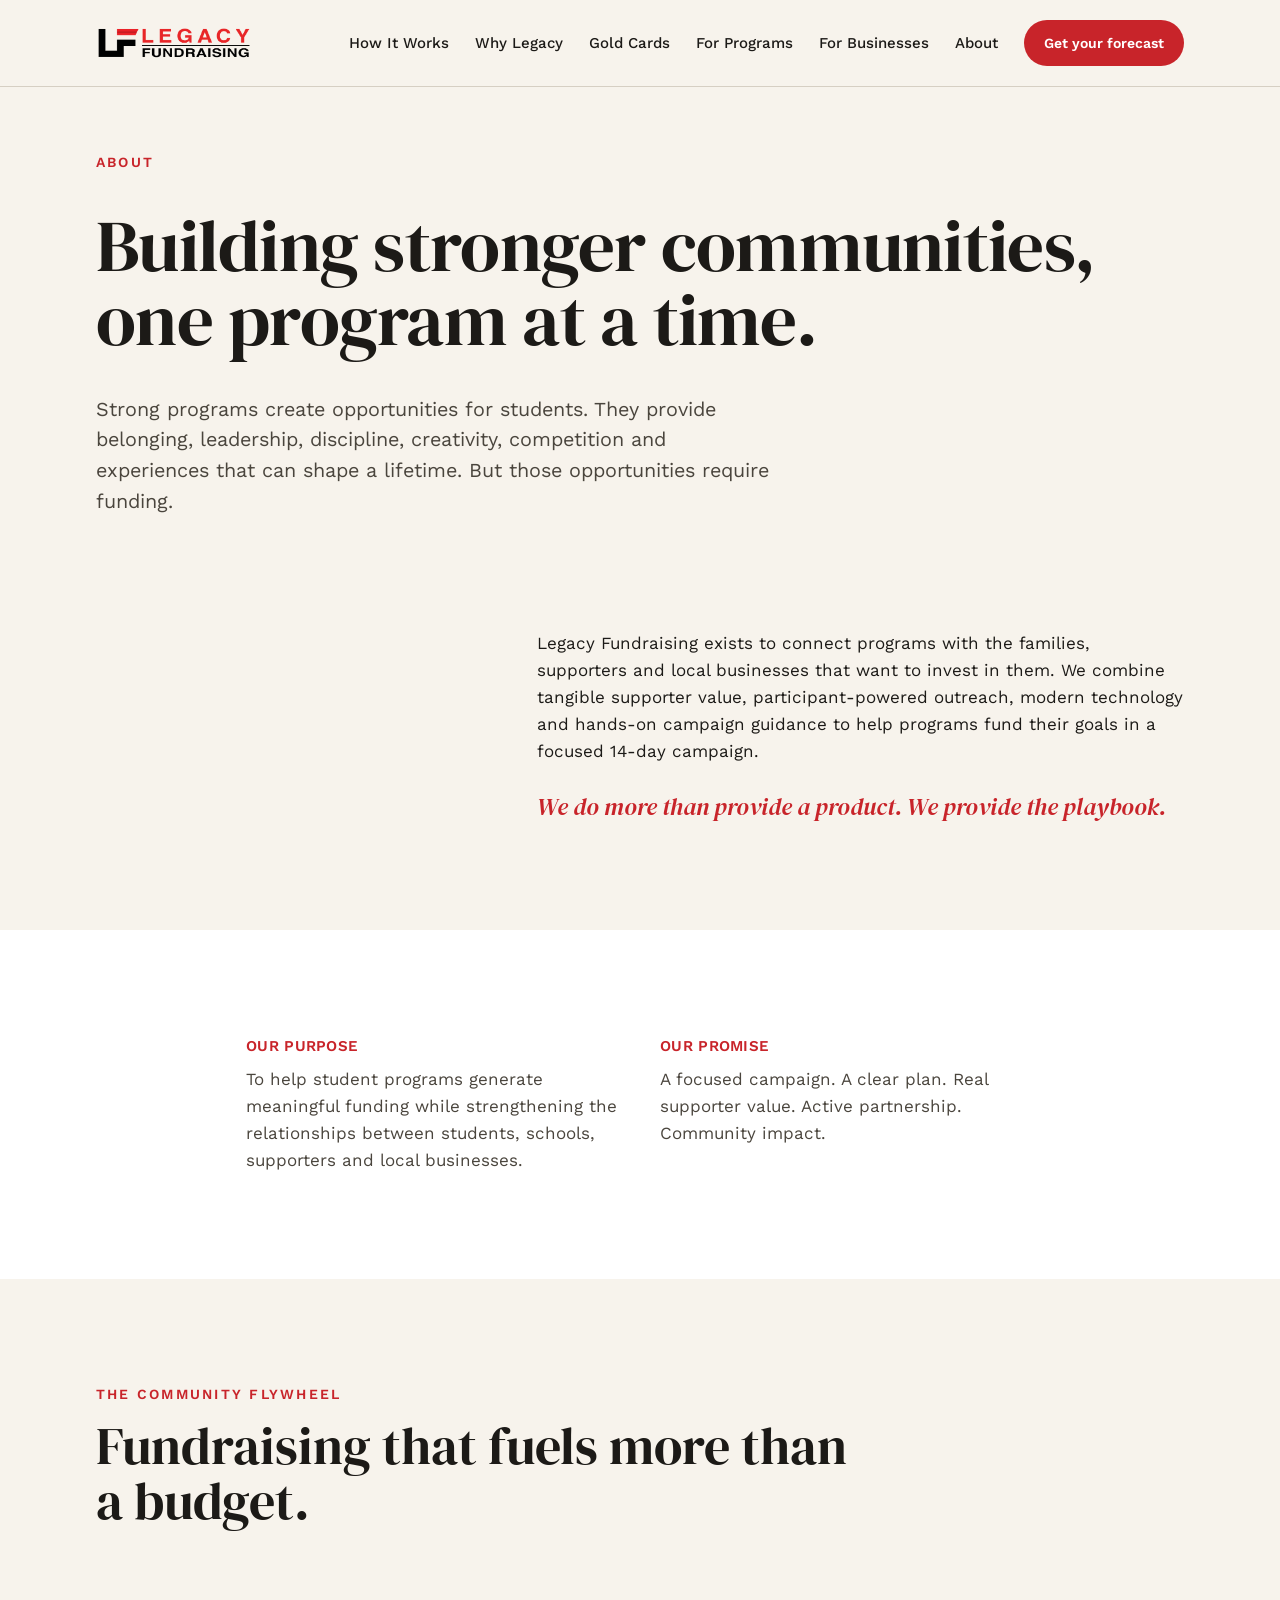
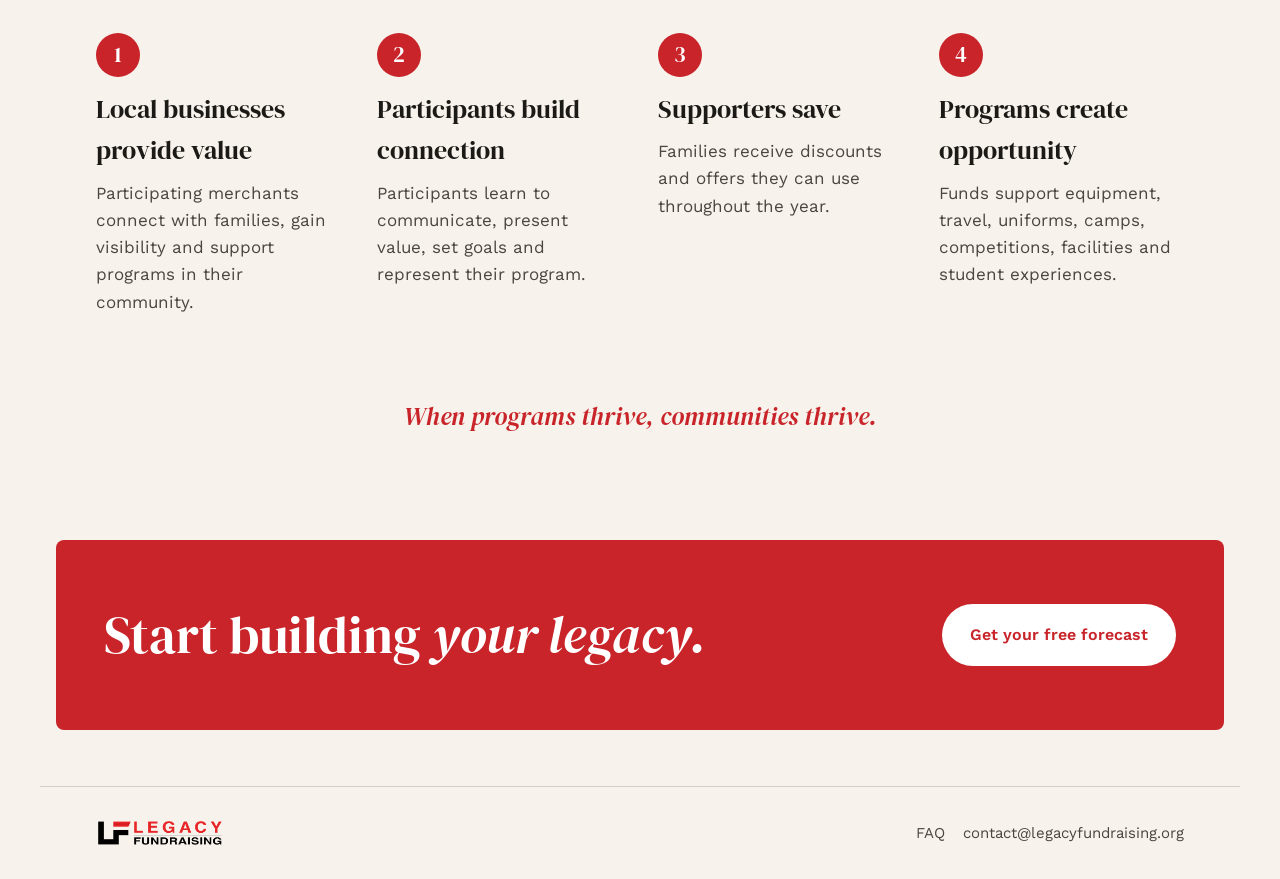
==== about.html @ 972faf8e "Initial commit: Legacy Fundraising marketing site Static HTML/CSS/JS site built from the content bri" ====
<!DOCTYPE html>
<html lang="en">
<head>
<meta charset="UTF-8">
<meta name="viewport" content="width=device-width, initial-scale=1.0">
<title>About | Legacy Fundraising</title>
<meta name="description" content="Legacy Fundraising exists to connect programs with the families, supporters and local businesses that want to invest in them.">
<meta property="og:title" content="About | Legacy Fundraising">
<meta property="og:description" content="Building stronger communities, one program at a time.">
<meta property="og:type" content="website">
<link rel="icon" href="assets/favicon.svg" type="image/svg+xml">
<link rel="stylesheet" href="css/styles.css">
</head>
<body>

<header class="site-header">
  <div class="header-inner">
    <a href="index.html" aria-label="Legacy Fundraising home">
      <img src="assets/logo-horizontal.png" alt="Legacy Fundraising" class="logo-img dark-logo">
      <img src="assets/logo-horizontal.png" alt="Legacy Fundraising" class="logo-img light-logo">
    </a>
    <div class="site-nav">
      <button class="nav-toggle" data-nav-toggle aria-expanded="false" aria-controls="nav-menu" aria-label="Toggle menu">
        <span></span><span></span><span></span>
      </button>
      <ul class="nav-menu" id="nav-menu" data-nav-menu>
        <li><a href="how-it-works.html">How It Works</a></li>
        <li><a href="why-legacy.html">Why Legacy</a></li>
        <li><a href="gold-cards.html">Gold Cards</a></li>
        <li><a href="for-programs.html">For Programs</a></li>
        <li><a href="for-businesses.html">For Businesses</a></li>
        <li><a href="about.html">About</a></li>
        <li><a href="forecast.html" class="btn btn--primary btn--sm">Get your forecast</a></li>
      </ul>
    </div>
  </div>
</header>

<section class="page-hero">
  <div class="container stack">
    <div class="eyebrow">About</div>
    <h1>Building stronger communities, one program at a time.</h1>
    <p class="lede">Strong programs create opportunities for students. They provide belonging, leadership, discipline, creativity, competition and experiences that can shape a lifetime. But those opportunities require funding.</p>
  </div>
</section>

<section class="section">
  <div class="container two-col">
    <div></div>
    <div class="stack" style="gap:22px;max-width:700px;">
      <p>Legacy Fundraising exists to connect programs with the families, supporters and local businesses that want to invest in them. We combine tangible supporter value, participant-powered outreach, modern technology and hands-on campaign guidance to help programs fund their goals in a focused 14-day campaign.</p>
      <p style="font-family:var(--font-serif);font-size:24px;font-style:italic;color:var(--red);">We do more than provide a product. We provide the playbook.</p>
    </div>
  </div>
</section>

<section class="section section--card" style="background:var(--card);">
  <div class="container feature-grid" style="max-width:900px;">
    <div class="feature">
      <div class="feature-title">Our purpose</div>
      <p class="feature-body">To help student programs generate meaningful funding while strengthening the relationships between students, schools, supporters and local businesses.</p>
    </div>
    <div class="feature">
      <div class="feature-title">Our promise</div>
      <p class="feature-body">A focused campaign. A clear plan. Real supporter value. Active partnership. Community impact.</p>
    </div>
  </div>
</section>

<section class="section">
  <div class="container stack" style="gap:56px;">
    <div class="section-head max">
      <div class="eyebrow">The community flywheel</div>
      <h2>Fundraising that fuels more than a budget.</h2>
    </div>
    <div class="flywheel-grid">
      <div>
        <div class="flywheel-num">1</div>
        <div class="flywheel-title">Local businesses provide value</div>
        <p class="flywheel-body">Participating merchants connect with families, gain visibility and support programs in their community.</p>
      </div>
      <div>
        <div class="flywheel-num">2</div>
        <div class="flywheel-title">Participants build connection</div>
        <p class="flywheel-body">Participants learn to communicate, present value, set goals and represent their program.</p>
      </div>
      <div>
        <div class="flywheel-num">3</div>
        <div class="flywheel-title">Supporters save</div>
        <p class="flywheel-body">Families receive discounts and offers they can use throughout the year.</p>
      </div>
      <div>
        <div class="flywheel-num">4</div>
        <div class="flywheel-title">Programs create opportunity</div>
        <p class="flywheel-body">Funds support equipment, travel, uniforms, camps, competitions, facilities and student experiences.</p>
      </div>
    </div>
    <div class="flywheel-close">When programs thrive, communities thrive.</div>
  </div>
</section>

<div class="cta-band">
  <h2>Start building <span class="italic">your legacy.</span></h2>
  <a href="forecast.html" class="btn btn--white">Get your free forecast</a>
</div>

<footer class="site-footer">
  <a href="index.html"><img src="assets/logo-horizontal.png" alt="Legacy Fundraising" style="height:28px;"></a>
  <div class="footer-links">
    <a href="faq.html">FAQ</a>
    <a href="mailto:contact@legacyfundraising.org">contact@legacyfundraising.org</a>
  </div>
</footer>

<script src="js/main.js"></script>
</body>
</html>
---- css/styles.css ----
/* ==========================================================================
   Legacy Fundraising — design tokens (from design handoff, "Hometown" 2a)
   ========================================================================== */

@import url('https://fonts.googleapis.com/css2?family=DM+Serif+Display:ital@0;1&family=Work+Sans:wght@400;500;600&display=swap');

:root{
  /* color */
  --paper:#F7F3EC;
  --card:#FFFFFF;
  --ink:#1C1A17;
  --muted:#4A453D;
  --hairline:#D6CFC3;
  --red:#C8242A;
  --red-dark:#A81E23;
  --gold:#CBAE6E; /* fallback for browsers without oklch */
  --gold-ink:#1C1A17;
  --dark-band:#1C1A17;
  --paper-on-dark:#F7F3EC;

  /* type */
  --font-serif:'DM Serif Display', Georgia, 'Times New Roman', serif;
  --font-sans:'Work Sans', -apple-system, BlinkMacSystemFont, 'Segoe UI', sans-serif;

  /* layout */
  --container:1200px;
  --gutter:56px;
  --section-pad:104px;
  --radius:8px;
  --radius-pill:999px;
}

@supports (color: oklch(0.5 0.1 85)){
  :root{ --gold: oklch(0.82 0.11 85); }
}

@media (max-width:900px){
  :root{ --gutter:24px; --section-pad:64px; }
}
@media (max-width:560px){
  :root{ --gutter:18px; --section-pad:48px; }
}

/* ==========================================================================
   Reset / base
   ========================================================================== */
*,*::before,*::after{ box-sizing:border-box; }
html{ scroll-behavior:smooth; }
body{
  margin:0;
  background:var(--paper);
  color:var(--ink);
  font-family:var(--font-sans);
  font-size:17px;
  line-height:1.6;
  -webkit-font-smoothing:antialiased;
}
img{ max-width:100%; display:block; }
a{ color:inherit; }
h1,h2,h3,h4{ font-family:var(--font-serif); font-weight:400; margin:0; }
p{ margin:0; }
ul{ margin:0; padding:0; list-style:none; }
button{ font-family:inherit; cursor:pointer; }
.container{
  max-width:var(--container);
  margin:0 auto;
  padding-left:var(--gutter);
  padding-right:var(--gutter);
}
.sr-only{
  position:absolute; width:1px; height:1px; padding:0; margin:-1px;
  overflow:hidden; clip:rect(0,0,0,0); white-space:nowrap; border:0;
}

/* ==========================================================================
   Type scale
   ========================================================================== */
h1, .h1{ font-size:clamp(2.5rem, 2rem + 3.2vw, 6rem); line-height:1.02; letter-spacing:-.01em; }
h2, .h2{ font-size:clamp(2rem, 1.5rem + 2.2vw, 3.5rem); line-height:1.05; }
h3, .h3{ font-size:clamp(1.5rem, 1.3rem + 0.9vw, 1.875rem); line-height:1.1; }
.eyebrow{
  font-size:14px; font-weight:600; letter-spacing:.16em; text-transform:uppercase;
  color:var(--red);
}
.lede{ font-size:clamp(1.05rem,1rem + .3vw,1.3125rem); line-height:1.55; color:var(--muted); }
.italic{ font-style:italic; }
.text-red{ color:var(--red); }
.text-gold{ color:var(--gold); }

/* ==========================================================================
   Buttons
   ========================================================================== */
.btn{
  display:inline-flex; align-items:center; justify-content:center; gap:8px;
  border-radius:var(--radius-pill);
  padding:16px 26px;
  font-weight:600; font-size:16px;
  text-decoration:none; border:2px solid transparent;
  transition:transform .15s ease, background-color .15s ease, color .15s ease, border-color .15s ease;
  white-space:nowrap;
}
.btn:hover{ transform:translateY(-1px); }
.btn--primary{ background:var(--red); color:#fff; }
.btn--primary:hover{ background:var(--red-dark); }
.btn--dark{ background:var(--ink); color:var(--paper); }
.btn--dark:hover{ background:#000; }
.btn--white{ background:#fff; color:var(--red); }
.btn--white:hover{ background:#fff2f2; }
.btn--gold{ background:var(--gold); color:var(--gold-ink); }
.btn--outline-dark{ border-color:var(--ink); color:var(--ink); background:transparent; }
.btn--outline-white{ border-color:#fff; color:#fff; background:transparent; }
.btn--sm{ padding:10px 18px; font-size:14px; }
.link-underline{
  display:inline-flex; align-items:center; gap:8px;
  font-weight:600; border-bottom:2px solid currentColor; padding-bottom:6px;
  text-decoration:none;
}

/* ==========================================================================
   Header / Nav
   ========================================================================== */
.site-header{
  position:sticky; top:0; z-index:50;
  background:var(--paper);
  border-bottom:1px solid var(--hairline);
}
.site-header--on-hero{
  position:absolute; top:0; left:0; right:0;
  background:transparent; border-bottom:none;
}
.header-inner{
  max-width:var(--container); margin:0 auto; padding:20px var(--gutter);
  display:flex; align-items:center; justify-content:space-between;
}
.logo-img{ height:34px; width:auto; }
.logo-img.dark-logo{ display:block; }
.logo-img.light-logo{
  display:none;
  /* No dedicated reversed-color logo file yet — render the real logo as a
     solid white silhouette for use on the dark hero. Swap for a real
     assets/logo-horizontal-white.png and drop this filter once you have one. */
  filter:brightness(0) invert(1);
}
.site-header--on-hero .logo-img.dark-logo{ display:none; }
.site-header--on-hero .logo-img.light-logo{ display:block; }

.site-nav{ display:flex; align-items:center; }
.nav-menu{
  display:flex; align-items:center; gap:26px;
  font-size:15px; font-weight:500;
}
.nav-menu a:not(.btn){ text-decoration:none; }
.nav-menu a:not(.btn):hover{ color:var(--red); }
.site-header--on-hero .nav-menu{ color:#f1ebe1; }
.site-header--on-hero .nav-menu a:not(.btn):hover{ color:var(--gold); }

.nav-toggle{
  display:none; background:none; border:none; padding:6px; width:40px; height:40px;
  flex-direction:column; align-items:center; justify-content:center; gap:5px;
}
.nav-toggle span{ display:block; width:22px; height:2px; background:currentColor; }

@media (max-width:900px){
  .nav-toggle{ display:flex; }
  .site-nav{ position:relative; }
  .nav-menu{
    position:absolute; top:52px; right:0; left:auto;
    background:var(--card); color:var(--ink);
    flex-direction:column; align-items:flex-start; gap:0;
    border:1px solid var(--hairline); border-radius:var(--radius);
    box-shadow:0 16px 40px rgba(0,0,0,.14);
    min-width:240px; padding:8px;
    display:none;
  }
  .nav-menu.is-open{ display:flex; }
  .nav-menu li{ width:100%; }
  .nav-menu li a:not(.btn){ display:block; padding:12px 14px; width:100%; border-radius:6px; }
  .nav-menu li a:not(.btn):hover{ background:var(--paper); }
  .nav-menu li:last-child{ padding:8px 6px 4px; }
  .nav-menu li:last-child a.btn{ display:flex; width:100%; }
  .site-header--on-hero .nav-menu{ color:var(--ink); }
}

/* ==========================================================================
   Hero (home only)
   ========================================================================== */
.hero{
  position:relative;
  min-height:760px;
  /* Reserves real flow-space for the absolutely-positioned header below,
     so a tall headline (large clamp() size on a wide-but-short viewport)
     is pushed down instead of rendering underneath the nav. */
  padding-top:120px;
  display:flex; flex-direction:column;
  background:
    linear-gradient(180deg, rgba(20,18,16,.55) 0%, rgba(20,18,16,.15) 35%, rgba(20,18,16,.9) 100%),
    repeating-linear-gradient(135deg,#2a2622 0 14px,#322d28 14px 28px);
  background-blend-mode:normal;
  color:#fff;
  overflow:hidden;
}
.hero-body{
  position:relative; margin-top:auto;
  max-width:980px;
  padding:0 var(--gutter) 56px;
  display:flex; flex-direction:column; gap:22px;
}
.hero-body p{ max-width:620px; color:#e9e2d6; }
.hero-ctas{ display:flex; flex-wrap:wrap; gap:14px 22px; align-items:center; margin-top:4px; }
.hero-support{
  position:relative; padding:0 var(--gutter) 0; margin-top:-8px;
  font-size:14px; color:#c9c1b4;
}

.stat-bar{
  position:relative;
  margin:28px var(--gutter) 0;
  border-top:1px solid rgba(255,255,255,.35);
  display:grid; grid-template-columns:repeat(4,1fr);
}
.stat-bar .stat{ padding:24px 24px 32px 0; display:flex; flex-direction:column; gap:4px; }
.stat-bar .stat + .stat{ padding-left:24px; }
.stat-num{ font-family:var(--font-serif); font-size:clamp(1.75rem,1.4rem + 1.4vw,2.5rem); line-height:1; }
.stat-label{ font-size:14px; color:#d9d1c4; }

@media (max-width:760px){
  .hero{ min-height:640px; }
  .stat-bar{ grid-template-columns:repeat(2,1fr); }
  .stat-bar .stat{ padding:20px 16px 20px 0; }
}

/* ==========================================================================
   Sections
   ========================================================================== */
.section{ padding:var(--section-pad) 0; }
.section--dark{ background:var(--dark-band); color:var(--paper-on-dark); }
.section--card{ background:var(--card); }
.section-head{ display:flex; flex-direction:column; gap:14px; margin-bottom:48px; }
.section-head.max{ max-width:760px; }

.two-col{
  display:grid; grid-template-columns:4fr 7fr; gap:72px; align-items:start;
}
@media (max-width:900px){
  .two-col{ grid-template-columns:1fr; gap:32px; }
}

/* Steps grid (How it works summary) */
.steps-grid{ display:grid; grid-template-columns:1fr 1fr; gap:44px 48px; }
.step{ display:flex; flex-direction:column; gap:10px; }
.step-num{ font-family:var(--font-serif); font-size:22px; color:var(--red); }
.step-title{ font-family:var(--font-serif); font-size:clamp(1.375rem,1.2rem + .6vw,1.875rem); line-height:1.1; }
.step-body{ color:var(--muted); }
@media (max-width:640px){ .steps-grid{ grid-template-columns:1fr; } }

/* Process page (How It Works) — numbered phases */
.phase{
  display:grid; grid-template-columns:120px 1fr; gap:32px;
  padding:48px 0; border-top:1px solid var(--hairline);
}
.phase:last-child{ border-bottom:1px solid var(--hairline); }
.phase-num{ font-family:var(--font-serif); font-size:44px; color:var(--red); line-height:1; }
.phase-title{ font-family:var(--font-serif); font-size:clamp(1.5rem,1.3rem + .8vw,2.25rem); margin-bottom:14px; }
.phase ul{ display:flex; flex-direction:column; gap:8px; margin-top:14px; }
.phase li{ color:var(--muted); padding-left:22px; position:relative; }
.phase li::before{ content:"—"; position:absolute; left:0; color:var(--red); }
@media (max-width:640px){ .phase{ grid-template-columns:1fr; gap:12px; } }

/* Cards */
.card{
  background:var(--card); border-radius:var(--radius);
  padding:28px; display:flex; flex-direction:column; gap:10px;
}
.card-title{ font-family:var(--font-serif); font-size:28px; }
.card-body{ color:var(--muted); font-size:16px; line-height:1.55; }
.card-link{ margin-top:auto; padding-top:8px; color:var(--red); font-weight:600; text-decoration:none; }
.card-link:hover{ text-decoration:underline; }
.card--gold{ background:var(--gold); color:var(--gold-ink); }
.card--gold .card-body{ color:#3a352e; }
.card--gold .card-link{ color:var(--ink); }

.card-grid{ display:grid; grid-template-columns:repeat(4,1fr); gap:16px; }
@media (max-width:900px){ .card-grid{ grid-template-columns:1fr 1fr; } }
@media (max-width:560px){ .card-grid{ grid-template-columns:1fr; } }

.feature-grid{ display:grid; grid-template-columns:repeat(2,1fr); gap:28px 40px; }
@media (max-width:700px){ .feature-grid{ grid-template-columns:1fr; } }
.feature{ display:flex; flex-direction:column; gap:8px; }
.feature-title{ font-weight:600; font-size:15px; letter-spacing:.02em; text-transform:uppercase; color:var(--red); }
.feature-body{ color:var(--muted); }

/* Flywheel (About page) */
.flywheel-grid{ display:grid; grid-template-columns:repeat(4,1fr); gap:36px; }
@media (max-width:900px){ .flywheel-grid{ grid-template-columns:1fr 1fr; } }
@media (max-width:560px){ .flywheel-grid{ grid-template-columns:1fr; } }
.flywheel-num{
  width:44px; height:44px; border-radius:50%; background:var(--red); color:#fff;
  display:flex; align-items:center; justify-content:center;
  font-family:var(--font-serif); font-size:22px; margin-bottom:12px;
}
.flywheel-title{ font-family:var(--font-serif); font-size:26px; margin-bottom:8px; }
.flywheel-body{ color:var(--muted); }
.flywheel-close{
  font-family:var(--font-serif); font-style:italic; font-size:clamp(1.25rem,1.1rem + .6vw,2.125rem);
  color:var(--red); text-align:center; padding-top:24px;
}

/* Audience / for-x split list */
.split-list{ display:grid; grid-template-columns:1fr 1fr; border-top:1px solid var(--ink); }
.split-item{
  display:flex; justify-content:space-between; gap:24px;
  padding:32px; border-bottom:1px solid var(--hairline);
}
.split-item:nth-child(odd){ border-right:1px solid var(--hairline); padding-left:0; }
.split-item-title{ font-family:var(--font-serif); font-size:30px; margin-bottom:8px; }
.split-item-body{ color:var(--muted); }
.split-item-arrow{ font-size:24px; color:var(--red); flex:none; }
@media (max-width:700px){
  .split-list{ grid-template-columns:1fr; }
  .split-item:nth-child(odd){ border-right:none; padding-left:32px; }
}

/* Profit slider */
.slider-panel{
  background:var(--card); color:var(--ink); border-radius:var(--radius);
  padding:40px; display:flex; flex-direction:column; gap:26px;
}
.slider-row{ display:flex; justify-content:space-between; align-items:baseline; }
.slider-row .label{ font-size:16px; color:var(--muted); }
.slider-row .value{ font-family:var(--font-serif); font-size:40px; }
input[type="range"]{
  -webkit-appearance:none; appearance:none; width:100%; height:4px;
  background:var(--hairline); border-radius:999px; outline:none;
}
input[type="range"]::-webkit-slider-thumb{
  -webkit-appearance:none; appearance:none; width:22px; height:22px; border-radius:50%;
  background:var(--red); cursor:pointer; border:3px solid #fff; box-shadow:0 1px 4px rgba(0,0,0,.3);
}
input[type="range"]::-moz-range-thumb{
  width:22px; height:22px; border-radius:50%; background:var(--red); cursor:pointer;
  border:3px solid #fff; box-shadow:0 1px 4px rgba(0,0,0,.3);
}
.slider-result{ border-top:1px solid var(--hairline); padding-top:22px; display:flex; flex-direction:column; gap:6px; }
.slider-result .label{ font-size:16px; color:var(--muted); }
.slider-result .value{ font-family:var(--font-serif); font-size:clamp(2rem,1.6rem + 1.8vw,3.75rem); line-height:1; color:var(--red); }
.slider-footnote{ font-size:13px; color:#7a7266; line-height:1.5; }

/* Comparison table */
.table-wrap{ overflow-x:auto; border-radius:var(--radius); }
table.compare{
  width:100%; border-collapse:collapse; min-width:640px;
  background:var(--card); color:var(--ink); font-size:15px;
}
table.compare th, table.compare td{
  text-align:left; padding:16px 18px; border-bottom:1px solid var(--hairline);
  vertical-align:top; color:var(--ink);
}
table.compare thead th{
  font-family:var(--font-sans); font-weight:600; font-size:13px; letter-spacing:.04em;
  text-transform:uppercase; color:var(--muted); background:var(--paper);
}
table.compare tbody th{ font-weight:600; }
table.compare td.is-legacy, table.compare th.is-legacy{ background:#fbeceb; }

/* Table (profit — legacy simple stat rows, used sparingly) */
.stat-rows{ display:flex; flex-direction:column; }
.stat-rows .row{
  display:flex; justify-content:space-between; align-items:baseline;
  padding:20px 0; border-top:1px solid var(--hairline);
}
.stat-rows .row:last-of-type{ border-bottom:1px solid var(--hairline); }
.stat-rows .n{ font-family:var(--font-serif); font-size:36px; }
.stat-rows .v{ font-size:22px; font-weight:600; }

/* CTA band */
.cta-band{
  margin:0 var(--gutter) var(--gutter);
  background:var(--red); color:#fff; border-radius:var(--radius);
  padding:64px 48px;
  display:flex; justify-content:space-between; align-items:center; gap:40px; flex-wrap:wrap;
}
.cta-band h2{ max-width:640px; }
@media (max-width:700px){
  .cta-band{ margin:0 var(--gutter) 32px; flex-direction:column; align-items:flex-start; padding:44px 28px; }
}
.cta-band--section{ margin-top:64px; }

/* Footer */
.site-footer{
  max-width:var(--container); margin:0 auto;
  padding:32px var(--gutter); border-top:1px solid var(--hairline);
  display:flex; justify-content:space-between; align-items:center; gap:16px; flex-wrap:wrap;
  font-size:15px; color:var(--muted);
}
.footer-links{ display:flex; gap:18px; flex-wrap:wrap; }
.footer-links a{ text-decoration:none; }
.footer-links a:hover{ color:var(--red); }

/* Inner page hero (non-home pages) */
.page-hero{ padding:64px 0 8px; }
.page-hero .eyebrow{ margin-bottom:14px; }
.page-hero p{ margin-top:18px; max-width:680px; }

/* Forecast form */
.form-grid{
  display:grid; grid-template-columns:1fr 1fr; gap:22px 24px;
}
@media (max-width:700px){ .form-grid{ grid-template-columns:1fr; } }
.field{ display:flex; flex-direction:column; gap:8px; }
.field.full{ grid-column:1 / -1; }
.field label{ font-size:14px; font-weight:600; }
.field .req{ color:var(--red); }
.field input, .field select, .field textarea{
  font-family:inherit; font-size:16px; padding:14px 16px;
  border:1px solid var(--hairline); border-radius:6px; background:#fff; color:var(--ink);
  width:100%;
}
.field input:focus, .field select:focus, .field textarea:focus{
  outline:2px solid var(--red); outline-offset:1px; border-color:var(--red);
}
.field textarea{ resize:vertical; min-height:110px; }
.form-note{ font-size:13px; color:var(--muted); }
.form-status{
  margin-top:22px; padding:18px 20px; border-radius:6px; display:none;
}
.form-status.is-success{ display:block; background:#eaf5ec; color:#1e4d2b; border:1px solid #bfe3c6; }
.form-status.is-error{ display:block; background:#fbeceb; color:#7a1d1d; border:1px solid #f0c2c0; }

/* FAQ accordion */
.faq-list{ display:flex; flex-direction:column; border-top:1px solid var(--hairline); }
.faq-item{ border-bottom:1px solid var(--hairline); }
.faq-q{
  width:100%; background:none; border:none; text-align:left;
  display:flex; justify-content:space-between; align-items:center; gap:20px;
  padding:26px 0; font-family:var(--font-serif); font-size:clamp(1.125rem,1rem + .5vw,1.5rem);
  color:var(--ink);
}
.faq-q .icon{ flex:none; font-size:22px; color:var(--red); transition:transform .2s ease; }
.faq-item.is-open .faq-q .icon{ transform:rotate(45deg); }
.faq-a{ max-height:0; overflow:hidden; transition:max-height .25s ease; }
.faq-a p{ padding:0 0 26px; color:var(--muted); max-width:760px; }

/* Utility */
.stack{ display:flex; flex-direction:column; gap:20px; }
.center{ text-align:center; }
.mt-8{ margin-top:8px; } .mt-16{ margin-top:16px; } .mt-24{ margin-top:24px; } .mt-40{ margin-top:40px; }
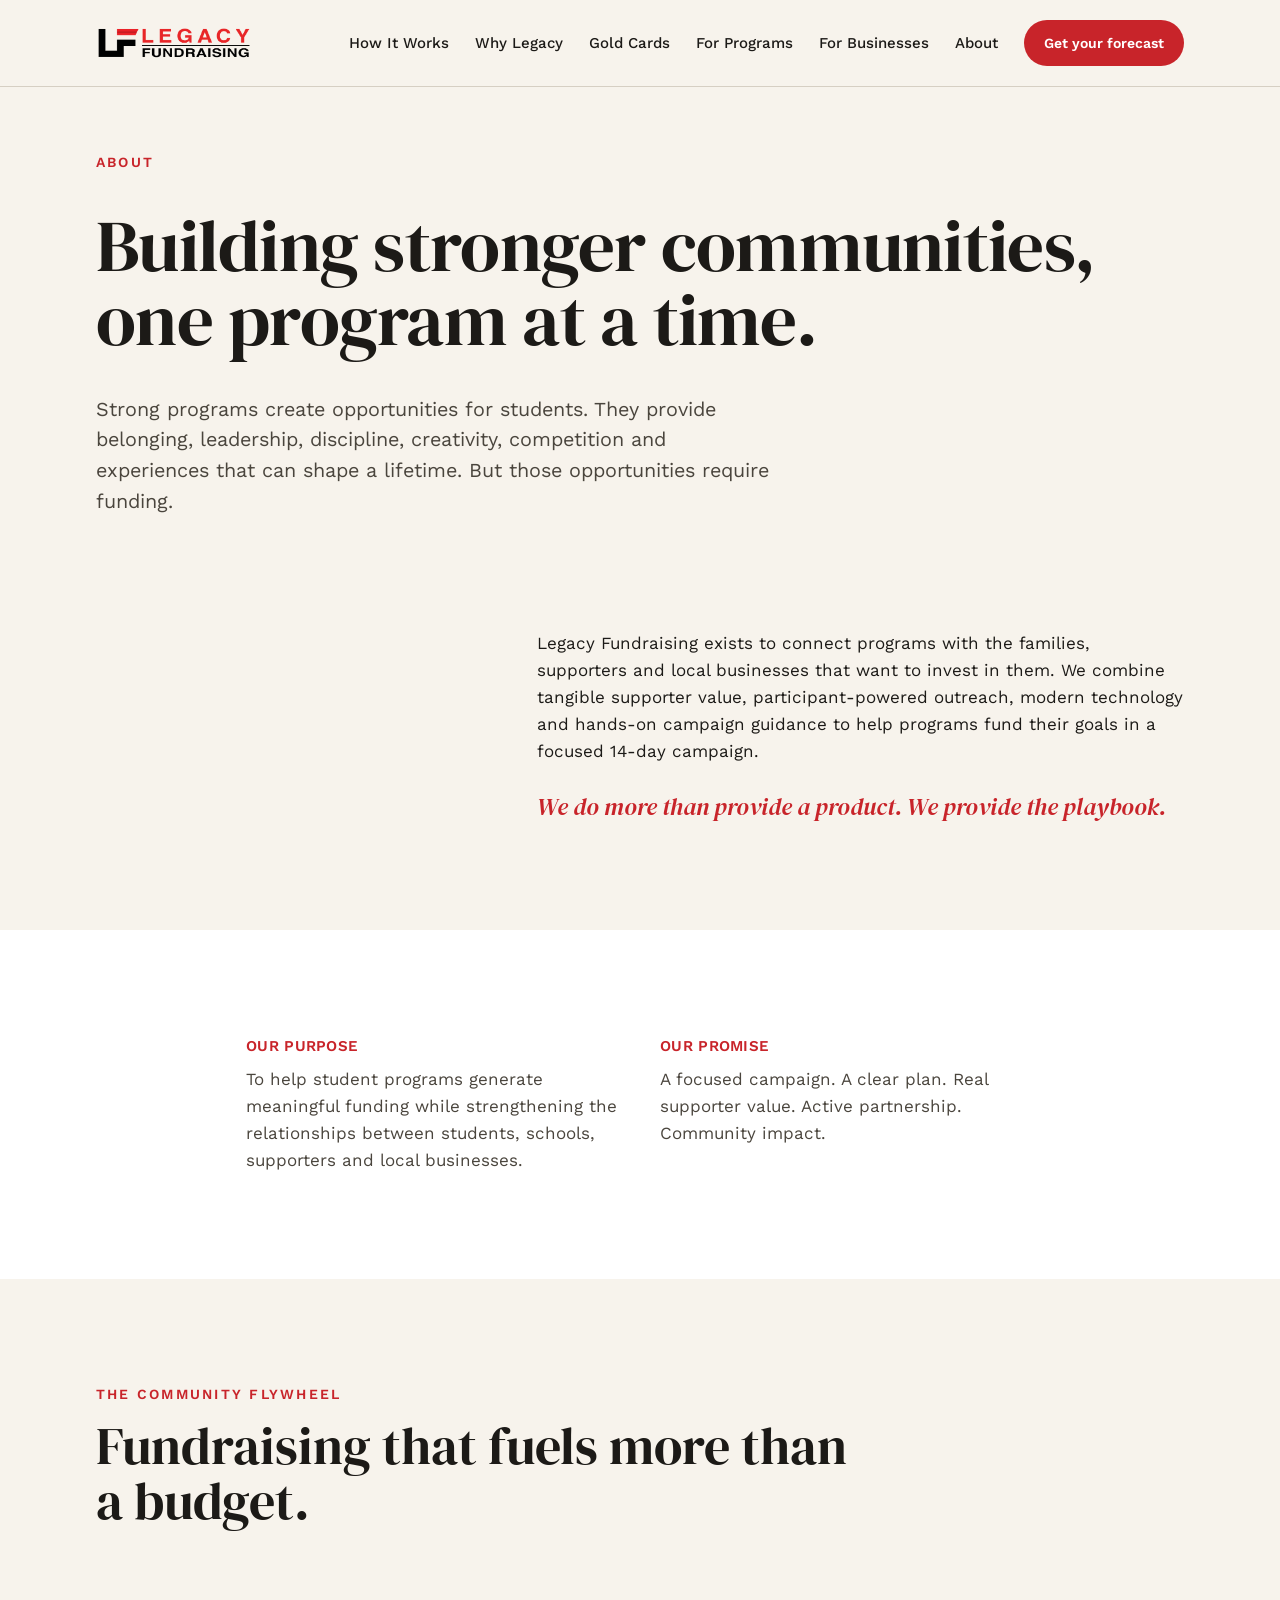
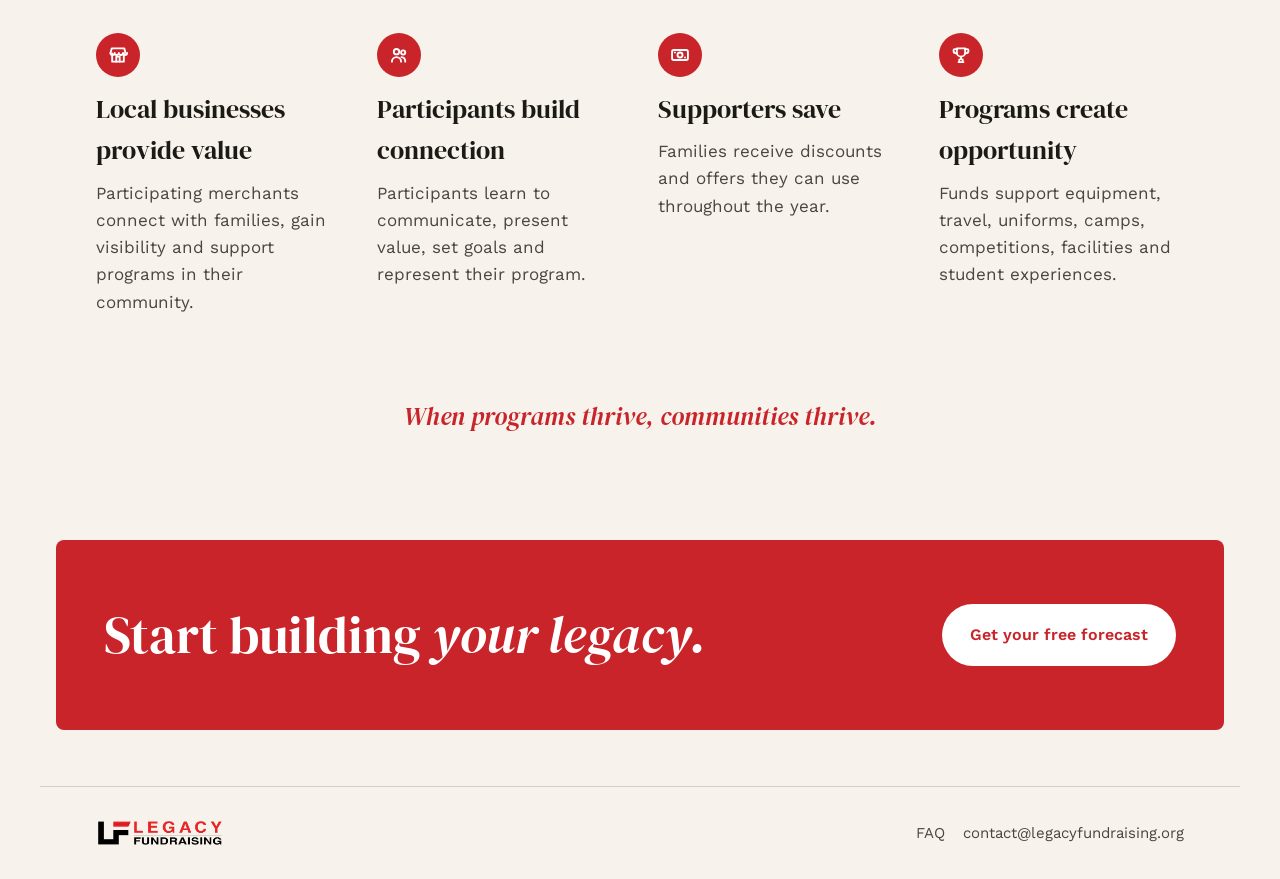
==== commit d86add22: "Add line icons throughout to break up text-heavy sections Custom inline SVG icons (matching the site" ====
--- a/about.html
+++ b/about.html
@@ -75,22 +75,22 @@
     </div>
     <div class="flywheel-grid">
       <div>
-        <div class="flywheel-num">1</div>
+        <div class="flywheel-num"><svg class="icon" viewBox="0 0 24 24" fill="none" stroke="currentColor" stroke-width="1.75" stroke-linecap="round" stroke-linejoin="round" aria-hidden="true"><path d="M3 9.5 4.5 4h15L21 9.5"/><path d="M3 9.5a2.5 2.5 0 0 0 5 0 2.5 2.5 0 0 0 5 0 2.5 2.5 0 0 0 5 0 2.5 2.5 0 0 0 5 0"/><path d="M5 10v10h14V10"/><path d="M10 20v-6h4v6"/></svg></div>
         <div class="flywheel-title">Local businesses provide value</div>
         <p class="flywheel-body">Participating merchants connect with families, gain visibility and support programs in their community.</p>
       </div>
       <div>
-        <div class="flywheel-num">2</div>
+        <div class="flywheel-num"><svg class="icon" viewBox="0 0 24 24" fill="none" stroke="currentColor" stroke-width="1.75" stroke-linecap="round" stroke-linejoin="round" aria-hidden="true"><circle cx="9" cy="8" r="3.25"/><path d="M3.5 20c0-3.3 2.7-5.5 5.5-5.5s5.5 2.2 5.5 5.5"/><circle cx="17" cy="9" r="2.5"/><path d="M15 14.5c2.4.1 4.5 2 4.5 5.5"/></svg></div>
         <div class="flywheel-title">Participants build connection</div>
         <p class="flywheel-body">Participants learn to communicate, present value, set goals and represent their program.</p>
       </div>
       <div>
-        <div class="flywheel-num">3</div>
+        <div class="flywheel-num"><svg class="icon" viewBox="0 0 24 24" fill="none" stroke="currentColor" stroke-width="1.75" stroke-linecap="round" stroke-linejoin="round" aria-hidden="true"><rect x="2.5" y="6" width="19" height="12" rx="2"/><circle cx="12" cy="12" r="3"/><path d="M6 9v.01M18 15v.01"/></svg></div>
         <div class="flywheel-title">Supporters save</div>
         <p class="flywheel-body">Families receive discounts and offers they can use throughout the year.</p>
       </div>
       <div>
-        <div class="flywheel-num">4</div>
+        <div class="flywheel-num"><svg class="icon" viewBox="0 0 24 24" fill="none" stroke="currentColor" stroke-width="1.75" stroke-linecap="round" stroke-linejoin="round" aria-hidden="true"><path d="M7 4h10v5a5 5 0 0 1-10 0V4Z"/><path d="M7 5H4.5A1.5 1.5 0 0 0 3 6.5 3.5 3.5 0 0 0 6.5 10H7M17 5h2.5A1.5 1.5 0 0 1 21 6.5 3.5 3.5 0 0 1 17.5 10H17"/><path d="M12 14v3M9 20.5h6M10 20.5v-3.3M14 20.5v-3.3"/></svg></div>
         <div class="flywheel-title">Programs create opportunity</div>
         <p class="flywheel-body">Funds support equipment, travel, uniforms, camps, competitions, facilities and student experiences.</p>
       </div>
--- a/css/styles.css
+++ b/css/styles.css
@@ -266,6 +266,16 @@
 .phase li::before{ content:"—"; position:absolute; left:0; color:var(--red); }
 @media (max-width:640px){ .phase{ grid-template-columns:1fr; gap:12px; } }
 
+/* Icons */
+.icon{
+  width:28px; height:28px; flex:none; display:block;
+  color:var(--red);
+}
+.icon--lg{ width:34px; height:34px; }
+.flywheel-num .icon{ width:20px; height:20px; color:#fff; stroke-width:2.25; }
+.split-item .icon{ margin-bottom:14px; }
+.phase-icon-col{ display:flex; flex-direction:column; gap:14px; align-items:flex-start; }
+
 /* Cards */
 .card{
   background:var(--card); border-radius:var(--radius);
@@ -278,6 +288,7 @@
 .card--gold{ background:var(--gold); color:var(--gold-ink); }
 .card--gold .card-body{ color:#3a352e; }
 .card--gold .card-link{ color:var(--ink); }
+.card--gold .icon{ color:var(--ink); }
 
 .card-grid{ display:grid; grid-template-columns:repeat(4,1fr); gap:16px; }
 @media (max-width:900px){ .card-grid{ grid-template-columns:1fr 1fr; } }
